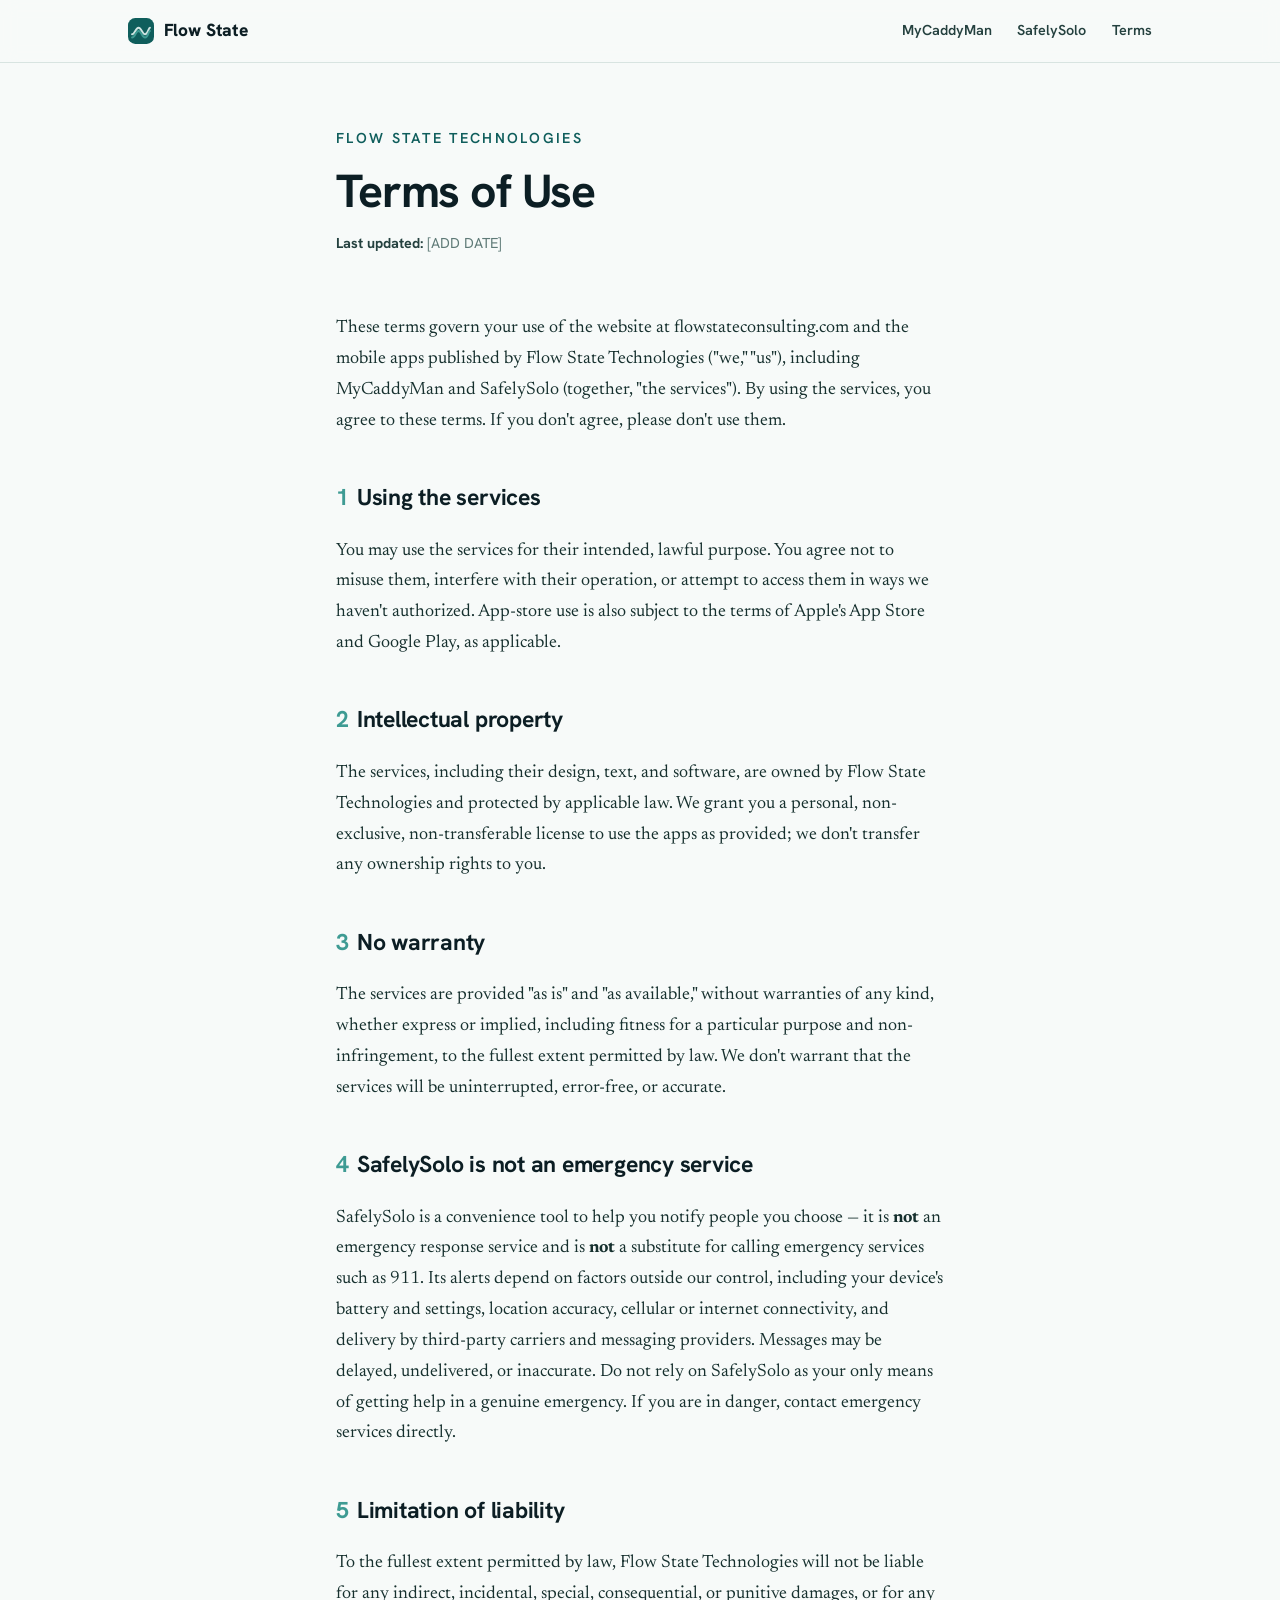
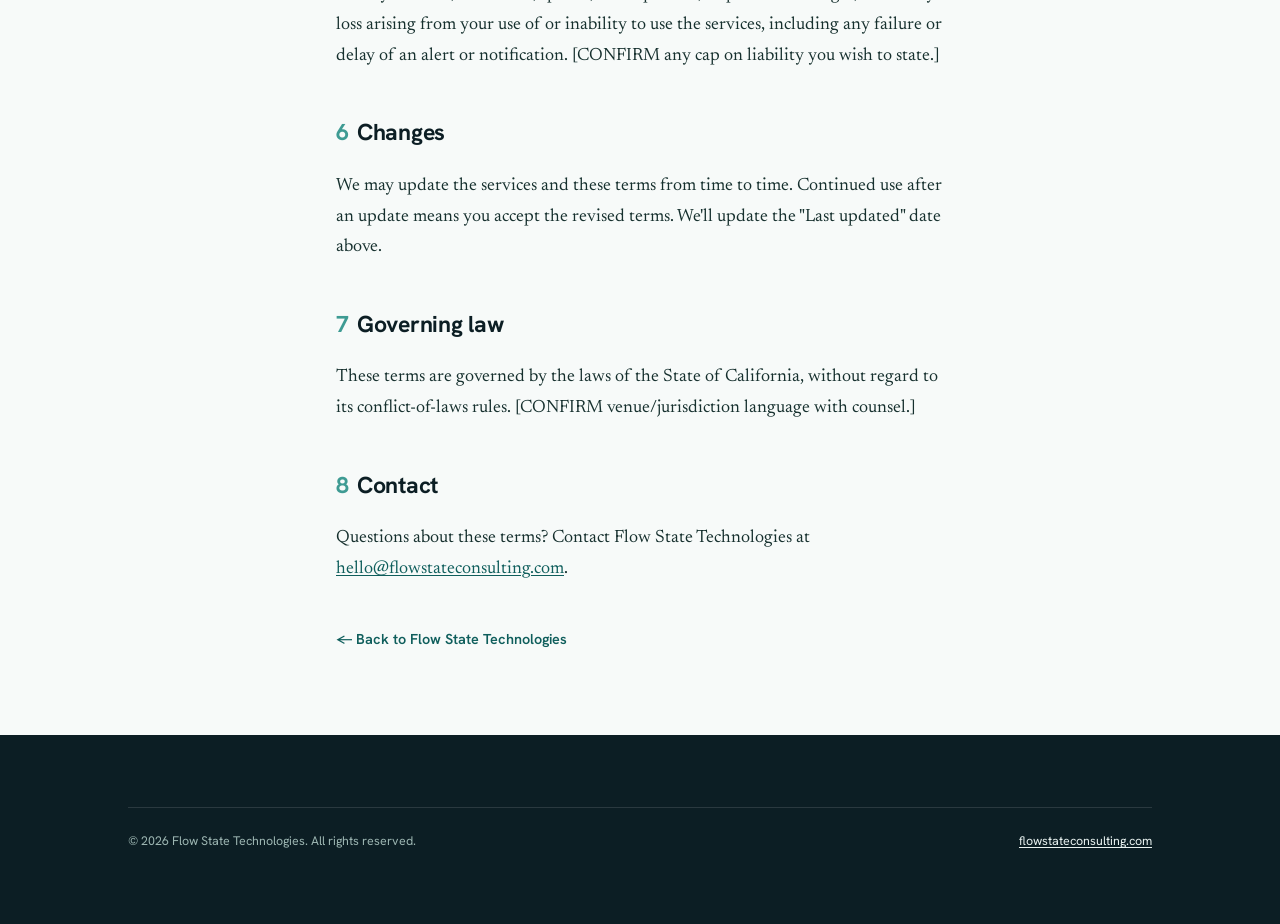
==== terms/index.html @ 7caab0fc "Initial commit" ====
<!DOCTYPE html>
<!--
  ============================================================================
  REVIEW BEFORE PUBLISHING. Starting draft, not legal advice.
  • Fill all [BRACKETED] items and confirm the governing-law / contact details.
  • The SafelySolo reliability disclaimer (section 4) is important for a safety
    app — keep language that makes clear it is NOT an emergency service and
    depends on device, network, and SMS delivery you don't control.
  • Have a lawyer review before relying on this, especially the liability terms.
  ============================================================================
-->
<html lang="en">
<head>
<meta charset="utf-8">
<meta name="viewport" content="width=device-width, initial-scale=1">
<title>Terms of Use — Flow State Technologies</title>
<meta name="description" content="Terms of use for flowstateconsulting.com and the apps by Flow State Technologies.">
<link rel="canonical" href="https://flowstateconsulting.com/terms/">
<link rel="preconnect" href="https://fonts.googleapis.com">
<link rel="preconnect" href="https://fonts.gstatic.com" crossorigin>
<link href="https://fonts.googleapis.com/css2?family=Hanken+Grotesk:wght@400;500;600;700;800&family=Newsreader:ital,opsz,wght@0,6..72,400;0,6..72,500;1,6..72,400&display=swap" rel="stylesheet">
<link rel="stylesheet" href="../styles.css">
</head>
<body>

<header class="masthead">
  <div class="wrap">
    <a class="brand" href="../">
      <svg class="mark" viewBox="0 0 32 32" aria-hidden="true">
        <rect width="32" height="32" rx="9" fill="#0F5E5C"/>
        <path d="M5 20c4 0 4-8 8-8s4 8 8 8 4-8 6-8" fill="none" stroke="#CFE4E1" stroke-width="2.4" stroke-linecap="round"/>
        <path d="M5 24c4 0 4-8 8-8s4 8 8 8 4-8 6-8" fill="none" stroke="#3E9B93" stroke-width="2.4" stroke-linecap="round"/>
      </svg>
      Flow&nbsp;State
    </a>
    <nav class="navlinks" aria-label="Sections">
      <a href="../#mycaddyman">MyCaddyMan</a>
      <a href="../#safelysolo">SafelySolo</a>
      <a href="../terms/">Terms</a>
    </nav>
  </div>
</header>

<main class="doc">
  <div class="doc-head">
    <p class="eyebrow">Flow State Technologies</p>
    <h1>Terms of Use</h1>
    <div class="doc-meta">
      <span><b>Last updated:</b> [ADD DATE]</span>
    </div>
  </div>

  <div class="doc-body">
    <p>These terms govern your use of the website at flowstateconsulting.com and the mobile apps published by Flow State Technologies ("we," "us"), including MyCaddyMan and SafelySolo (together, "the services"). By using the services, you agree to these terms. If you don't agree, please don't use them.</p>

    <h2 id="use"><span class="n">1</span>Using the services</h2>
    <p>You may use the services for their intended, lawful purpose. You agree not to misuse them, interfere with their operation, or attempt to access them in ways we haven't authorized. App-store use is also subject to the terms of Apple's App Store and Google Play, as applicable.</p>

    <h2 id="ip"><span class="n">2</span>Intellectual property</h2>
    <p>The services, including their design, text, and software, are owned by Flow State Technologies and protected by applicable law. We grant you a personal, non-exclusive, non-transferable license to use the apps as provided; we don't transfer any ownership rights to you.</p>

    <h2 id="warranty"><span class="n">3</span>No warranty</h2>
    <p>The services are provided "as is" and "as available," without warranties of any kind, whether express or implied, including fitness for a particular purpose and non-infringement, to the fullest extent permitted by law. We don't warrant that the services will be uninterrupted, error-free, or accurate.</p>

    <h2 id="safety"><span class="n">4</span>SafelySolo is not an emergency service</h2>
    <p>SafelySolo is a convenience tool to help you notify people you choose — it is <strong>not</strong> an emergency response service and is <strong>not</strong> a substitute for calling emergency services such as 911. Its alerts depend on factors outside our control, including your device's battery and settings, location accuracy, cellular or internet connectivity, and delivery by third-party carriers and messaging providers. Messages may be delayed, undelivered, or inaccurate. Do not rely on SafelySolo as your only means of getting help in a genuine emergency. If you are in danger, contact emergency services directly.</p>

    <h2 id="liability"><span class="n">5</span>Limitation of liability</h2>
    <p>To the fullest extent permitted by law, Flow State Technologies will not be liable for any indirect, incidental, special, consequential, or punitive damages, or for any loss arising from your use of or inability to use the services, including any failure or delay of an alert or notification. [CONFIRM any cap on liability you wish to state.]</p>

    <h2 id="changes"><span class="n">6</span>Changes</h2>
    <p>We may update the services and these terms from time to time. Continued use after an update means you accept the revised terms. We'll update the "Last updated" date above.</p>

    <h2 id="law"><span class="n">7</span>Governing law</h2>
    <p>These terms are governed by the laws of the State of California, without regard to its conflict-of-laws rules. [CONFIRM venue/jurisdiction language with counsel.]</p>

    <h2 id="contact"><span class="n">8</span>Contact</h2>
    <p>Questions about these terms? Contact Flow State Technologies at
      <!-- EDIT: set your real contact address -->
      <a href="mailto:hello@flowstateconsulting.com">hello@flowstateconsulting.com</a>.</p>

    <a class="backlink" href="../">← Back to Flow State Technologies</a>
  </div>
</main>

<footer class="foot">
  <div class="wrap">
    <div class="fine">
      <span>© <span id="yr">2026</span> Flow State Technologies. All rights reserved.</span>
      <span><a href="../">flowstateconsulting.com</a></span>
    </div>
  </div>
</footer>
<script>document.getElementById('yr').textContent = new Date().getFullYear();</script>
</body>
</html>
---- styles.css ----
/* ==========================================================================
   Flow State Technologies — shared styles
   Palette: Santa Cruz Pacific. Type: Hanken Grotesk (interface) + Newsreader
   (reading). Signature: a thin "current" line that threads the page together.
   One stylesheet drives the landing page and all legal/policy pages.
   ========================================================================== */

:root {
  /* Color */
  --ink:        #0C1E24;   /* deep pine-teal, near-black — primary text */
  --ink-2:      #24413F;   /* softer heading ink */
  --paper:      #F7FAF9;   /* cool mist — page background */
  --paper-2:    #EDF3F1;   /* raised surface */
  --tide:       #0F5E5C;   /* Pacific teal — brand / primary */
  --tide-deep:  #0A4442;
  --surf:       #3E9B93;   /* lighter teal — accents on dark, links hover */
  --surf-soft:  #CFE4E1;   /* faint water */
  --sand:       #C88418;   /* warm gold — used sparingly, the one warm note */
  --fog:        #5F7A77;   /* muted gray-green — secondary text, captions */
  --line:       #D8E4E1;   /* hairlines */

  /* Type */
  --display: "Hanken Grotesk", ui-sans-serif, system-ui, -apple-system, "Segoe UI", sans-serif;
  --read:    "Newsreader", ui-serif, Georgia, "Times New Roman", serif;

  /* Scale */
  --step--1: clamp(0.83rem, 0.8rem + 0.15vw, 0.9rem);
  --step-0:  clamp(1rem, 0.96rem + 0.2vw, 1.09rem);
  --step-1:  clamp(1.2rem, 1.12rem + 0.4vw, 1.45rem);
  --step-2:  clamp(1.5rem, 1.35rem + 0.75vw, 2rem);
  --step-3:  clamp(2rem, 1.7rem + 1.5vw, 3rem);
  --step-4:  clamp(2.6rem, 2rem + 3vw, 4.6rem);

  /* Space */
  --gutter: clamp(1.25rem, 5vw, 4rem);
  --measure: 46rem;
  --radius: 14px;
  --radius-sm: 9px;
}

/* Reset ------------------------------------------------------------------ */
*, *::before, *::after { box-sizing: border-box; }
html { -webkit-text-size-adjust: 100%; scroll-behavior: smooth; }
body {
  margin: 0;
  background: var(--paper);
  color: var(--ink);
  font-family: var(--display);
  font-size: var(--step-0);
  line-height: 1.6;
  -webkit-font-smoothing: antialiased;
  text-rendering: optimizeLegibility;
}
img { max-width: 100%; display: block; }
a { color: var(--tide); text-decoration-thickness: 1px; text-underline-offset: 2px; }
a:hover { color: var(--tide-deep); }
:focus-visible { outline: 2.5px solid var(--sand); outline-offset: 3px; border-radius: 3px; }

/* Layout helpers --------------------------------------------------------- */
.wrap { width: min(72rem, 100%); margin-inline: auto; padding-inline: var(--gutter); }
.section { padding-block: clamp(3.5rem, 8vw, 6.5rem); }
.eyebrow {
  font-size: var(--step--1);
  font-weight: 600;
  letter-spacing: 0.16em;
  text-transform: uppercase;
  color: var(--tide);
  margin: 0 0 1rem;
}
.eyebrow .dot { color: var(--sand); }

/* The signature "current" — a flowing line used as a section divider ------ */
.current { display: block; width: 100%; height: 26px; color: var(--surf); }
.current path { fill: none; stroke: currentColor; stroke-width: 2; stroke-linecap: round; opacity: 0.5; }
.current .lead { stroke: var(--tide); stroke-dasharray: 10 14; animation: drift 3.2s linear infinite; }
@keyframes drift { to { stroke-dashoffset: -48; } }

/* Header ----------------------------------------------------------------- */
.masthead {
  position: sticky; top: 0; z-index: 20;
  background: color-mix(in srgb, var(--paper) 88%, transparent);
  backdrop-filter: blur(8px);
  border-bottom: 1px solid var(--line);
}
.masthead .wrap { display: flex; align-items: center; justify-content: space-between; min-height: 62px; gap: 1rem; }
.brand { display: inline-flex; align-items: center; gap: 0.6rem; font-weight: 800; letter-spacing: -0.01em; color: var(--ink); text-decoration: none; }
.brand:hover { color: var(--ink); }
.mark { width: 26px; height: 26px; flex: none; }
.navlinks { display: flex; gap: clamp(0.9rem, 2vw, 1.6rem); font-size: var(--step--1); font-weight: 600; }
.navlinks a { color: var(--ink-2); text-decoration: none; }
.navlinks a:hover { color: var(--tide); }
@media (max-width: 34rem) { .navlinks { display: none; } }

/* Hero ------------------------------------------------------------------- */
.hero { position: relative; overflow: clip; }
.hero::before {
  content: ""; position: absolute; inset: 0; z-index: 0; pointer-events: none;
  background:
    radial-gradient(60% 55% at 82% 8%, color-mix(in srgb, var(--surf-soft) 70%, transparent), transparent 70%),
    radial-gradient(70% 60% at 8% 100%, color-mix(in srgb, var(--surf-soft) 55%, transparent), transparent 65%);
}
.hero .wrap { position: relative; z-index: 1; padding-block: clamp(4rem, 11vw, 8rem) clamp(2.5rem, 6vw, 4rem); }
.hero h1 {
  font-size: var(--step-4);
  line-height: 1.02;
  letter-spacing: -0.03em;
  font-weight: 800;
  max-width: 15ch;
  margin: 0.4rem 0 0;
  color: var(--ink);
}
.hero h1 .flow {
  position: relative; white-space: nowrap;
  background: linear-gradient(100deg, var(--tide), var(--surf));
  -webkit-background-clip: text; background-clip: text; color: transparent;
}
.hero .lede {
  font-family: var(--read);
  font-size: var(--step-1);
  line-height: 1.55;
  color: var(--ink-2);
  max-width: 42ch;
  margin: 1.6rem 0 0;
}
.hero-actions { display: flex; flex-wrap: wrap; gap: 0.8rem; margin-top: 2.2rem; }

/* Buttons ---------------------------------------------------------------- */
.btn {
  display: inline-flex; align-items: center; gap: 0.5rem;
  font: inherit; font-weight: 700; font-size: var(--step--1);
  padding: 0.7rem 1.15rem; border-radius: 999px;
  text-decoration: none; cursor: pointer; border: 1.5px solid transparent;
  transition: transform 0.12s ease, background 0.15s ease, border-color 0.15s ease;
}
.btn:active { transform: translateY(1px); }
.btn-primary { background: var(--tide); color: #fff; }
.btn-primary:hover { background: var(--tide-deep); color: #fff; }
.btn-ghost { background: transparent; color: var(--ink); border-color: var(--line); }
.btn-ghost:hover { border-color: var(--tide); color: var(--tide); }

/* App cards -------------------------------------------------------------- */
.apps { display: grid; gap: clamp(1.5rem, 4vw, 2.5rem); }
.appcard {
  display: grid; gap: clamp(1.5rem, 4vw, 2.8rem); align-items: center;
  grid-template-columns: 1fr;
  background: var(--paper-2);
  border: 1px solid var(--line);
  border-radius: var(--radius);
  padding: clamp(1.5rem, 4vw, 2.75rem);
}
@media (min-width: 52rem) {
  .appcard { grid-template-columns: 1.1fr 0.9fr; }
  .appcard.flip .shots { order: -1; }
}
.appcard h3 { font-size: var(--step-2); letter-spacing: -0.02em; margin: 0.2rem 0 0; color: var(--ink); }
.appcard .platform { font-size: var(--step--1); font-weight: 600; color: var(--fog); letter-spacing: 0.02em; }
.appcard .tagline { font-family: var(--read); font-size: var(--step-1); color: var(--tide-deep); margin: 0.6rem 0 0; font-style: italic; }
.appcard p.body { color: var(--ink-2); margin: 1rem 0 0; }

.tips { margin: 1.4rem 0 0; padding: 0; list-style: none; display: grid; gap: 0.7rem; }
.tips li { position: relative; padding-left: 1.6rem; font-size: var(--step--1); color: var(--ink-2); }
.tips li::before {
  content: ""; position: absolute; left: 0; top: 0.55em;
  width: 8px; height: 8px; border-radius: 50%;
  background: var(--sand);
}
.tips-label { font-size: var(--step--1); font-weight: 700; letter-spacing: 0.08em; text-transform: uppercase; color: var(--tide); margin: 1.6rem 0 0; }

.store-row { display: flex; flex-wrap: wrap; gap: 0.7rem; margin-top: 1.6rem; }
.store {
  display: inline-flex; align-items: center; gap: 0.6rem;
  padding: 0.6rem 1rem; border-radius: 11px;
  background: var(--ink); color: #fff; text-decoration: none;
  font-size: 0.8rem; line-height: 1.1;
}
.store:hover { background: var(--tide-deep); color: #fff; }
.store svg { width: 22px; height: 22px; flex: none; }
.store b { display: block; font-size: 0.95rem; font-weight: 700; letter-spacing: -0.01em; }
.store span { display: block; font-size: 0.66rem; opacity: 0.82; text-transform: uppercase; letter-spacing: 0.06em; }
.card-links { margin-top: 1.3rem; font-size: var(--step--1); }
.card-links a { font-weight: 600; }

/* Phone / screenshot placeholders ---------------------------------------- */
.shots { display: flex; gap: 1rem; justify-content: center; }
.phone {
  width: min(200px, 44vw); aspect-ratio: 9 / 19.5; flex: none;
  border-radius: 26px; padding: 8px;
  background: linear-gradient(160deg, var(--tide-deep), var(--ink));
  box-shadow: 0 18px 40px -22px rgba(12,30,36,0.55);
}
.phone .screen {
  height: 100%; border-radius: 20px; overflow: hidden;
  background: linear-gradient(170deg, var(--surf-soft), var(--paper));
  display: grid; place-content: center; text-align: center; padding: 1rem;
}
.phone .screen img { height: 100%; width: 100%; object-fit: cover; border-radius: inherit; }
.phone .ph-note { font-size: 0.72rem; color: var(--fog); font-weight: 600; line-height: 1.4; }
.phone .ph-note code { display: block; margin-top: 0.5rem; font-size: 0.66rem; color: var(--tide-deep); word-break: break-all; }
.phone.tilt { transform: rotate(-4deg); }
.phone.tilt.two { transform: rotate(3deg) translateY(10px); margin-left: -34px; }
@media (max-width: 32rem) { .phone.tilt, .phone.tilt.two { transform: none; margin-left: 0; } .shots { flex-direction: column; align-items: center; } }

/* Footer ----------------------------------------------------------------- */
.foot { background: var(--ink); color: #cfdedb; }
.foot .wrap { padding-block: clamp(3rem, 7vw, 4.5rem); display: grid; gap: 2rem; }
.foot a { color: #eaf3f1; }
.foot a:hover { color: #fff; }
.foot-top { display: flex; flex-wrap: wrap; justify-content: space-between; gap: 2rem; }
.foot .brand { color: #fff; }
.foot .sitemap { display: flex; flex-wrap: wrap; gap: 2.5rem; font-size: var(--step--1); }
.foot .sitemap h4 { font-size: 0.72rem; text-transform: uppercase; letter-spacing: 0.12em; color: var(--surf); margin: 0 0 0.7rem; }
.foot .sitemap ul { list-style: none; margin: 0; padding: 0; display: grid; gap: 0.45rem; }
.foot .fine { border-top: 1px solid rgba(255,255,255,0.12); padding-top: 1.5rem; font-size: 0.78rem; color: #9db6b2; display: flex; flex-wrap: wrap; justify-content: space-between; gap: 0.75rem; }

/* ==========================================================================
   Legal / policy document pages
   ========================================================================== */
.doc { width: min(var(--measure), 100%); margin-inline: auto; padding-inline: var(--gutter); }
.doc-head { padding-block: clamp(2.5rem, 6vw, 4rem) 1.5rem; }
.doc-head h1 { font-size: var(--step-3); letter-spacing: -0.025em; line-height: 1.08; margin: 0.6rem 0 0; color: var(--ink); }
.doc-meta { font-size: var(--step--1); color: var(--fog); margin-top: 1rem; display: flex; flex-wrap: wrap; gap: 0.4rem 1.2rem; }
.doc-meta b { color: var(--ink-2); font-weight: 700; }

.toc { background: var(--paper-2); border: 1px solid var(--line); border-radius: var(--radius-sm); padding: 1.1rem 1.3rem; margin: 1.5rem 0 0; }
.toc p { margin: 0 0 0.6rem; font-size: 0.72rem; text-transform: uppercase; letter-spacing: 0.12em; font-weight: 700; color: var(--tide); }
.toc ol { margin: 0; padding-left: 1.2rem; columns: 2; column-gap: 2rem; font-size: var(--step--1); }
@media (max-width: 34rem) { .toc ol { columns: 1; } }
.toc a { text-decoration: none; }
.toc a:hover { text-decoration: underline; }

.doc-body { font-family: var(--read); font-size: 1.12rem; line-height: 1.72; color: #16302e; padding-block: 1rem clamp(3rem, 7vw, 5rem); }
.doc-body h2 { font-family: var(--display); font-size: var(--step-1); letter-spacing: -0.01em; color: var(--ink); margin: 2.6rem 0 0.6rem; scroll-margin-top: 80px; }
.doc-body h2 .n { color: var(--surf); font-weight: 700; margin-right: 0.5rem; }
.doc-body h3 { font-family: var(--display); font-size: var(--step-0); font-weight: 700; color: var(--ink-2); margin: 1.6rem 0 0.3rem; }
.doc-body p, .doc-body li { max-width: 68ch; }
.doc-body ul { padding-left: 1.2rem; }
.doc-body li { margin: 0.35rem 0; }
.doc-body a { color: var(--tide); }
.callout {
  font-family: var(--display); font-size: var(--step--1); line-height: 1.6;
  background: color-mix(in srgb, var(--surf-soft) 45%, var(--paper));
  border-left: 3px solid var(--tide);
  border-radius: 0 var(--radius-sm) var(--radius-sm) 0;
  padding: 1rem 1.2rem; margin: 1.6rem 0; color: var(--ink-2);
}
.stamp { font-family: var(--display); font-size: 0.8rem; color: var(--fog); }

.backlink { display: inline-flex; align-items: center; gap: 0.4rem; font-family: var(--display); font-size: var(--step--1); font-weight: 600; text-decoration: none; color: var(--tide); padding-top: 1.5rem; }
.backlink:hover { gap: 0.6rem; }

/* Reduced motion --------------------------------------------------------- */
@media (prefers-reduced-motion: reduce) {
  html { scroll-behavior: auto; }
  .current .lead { animation: none; }
  .btn, .backlink { transition: none; }
}
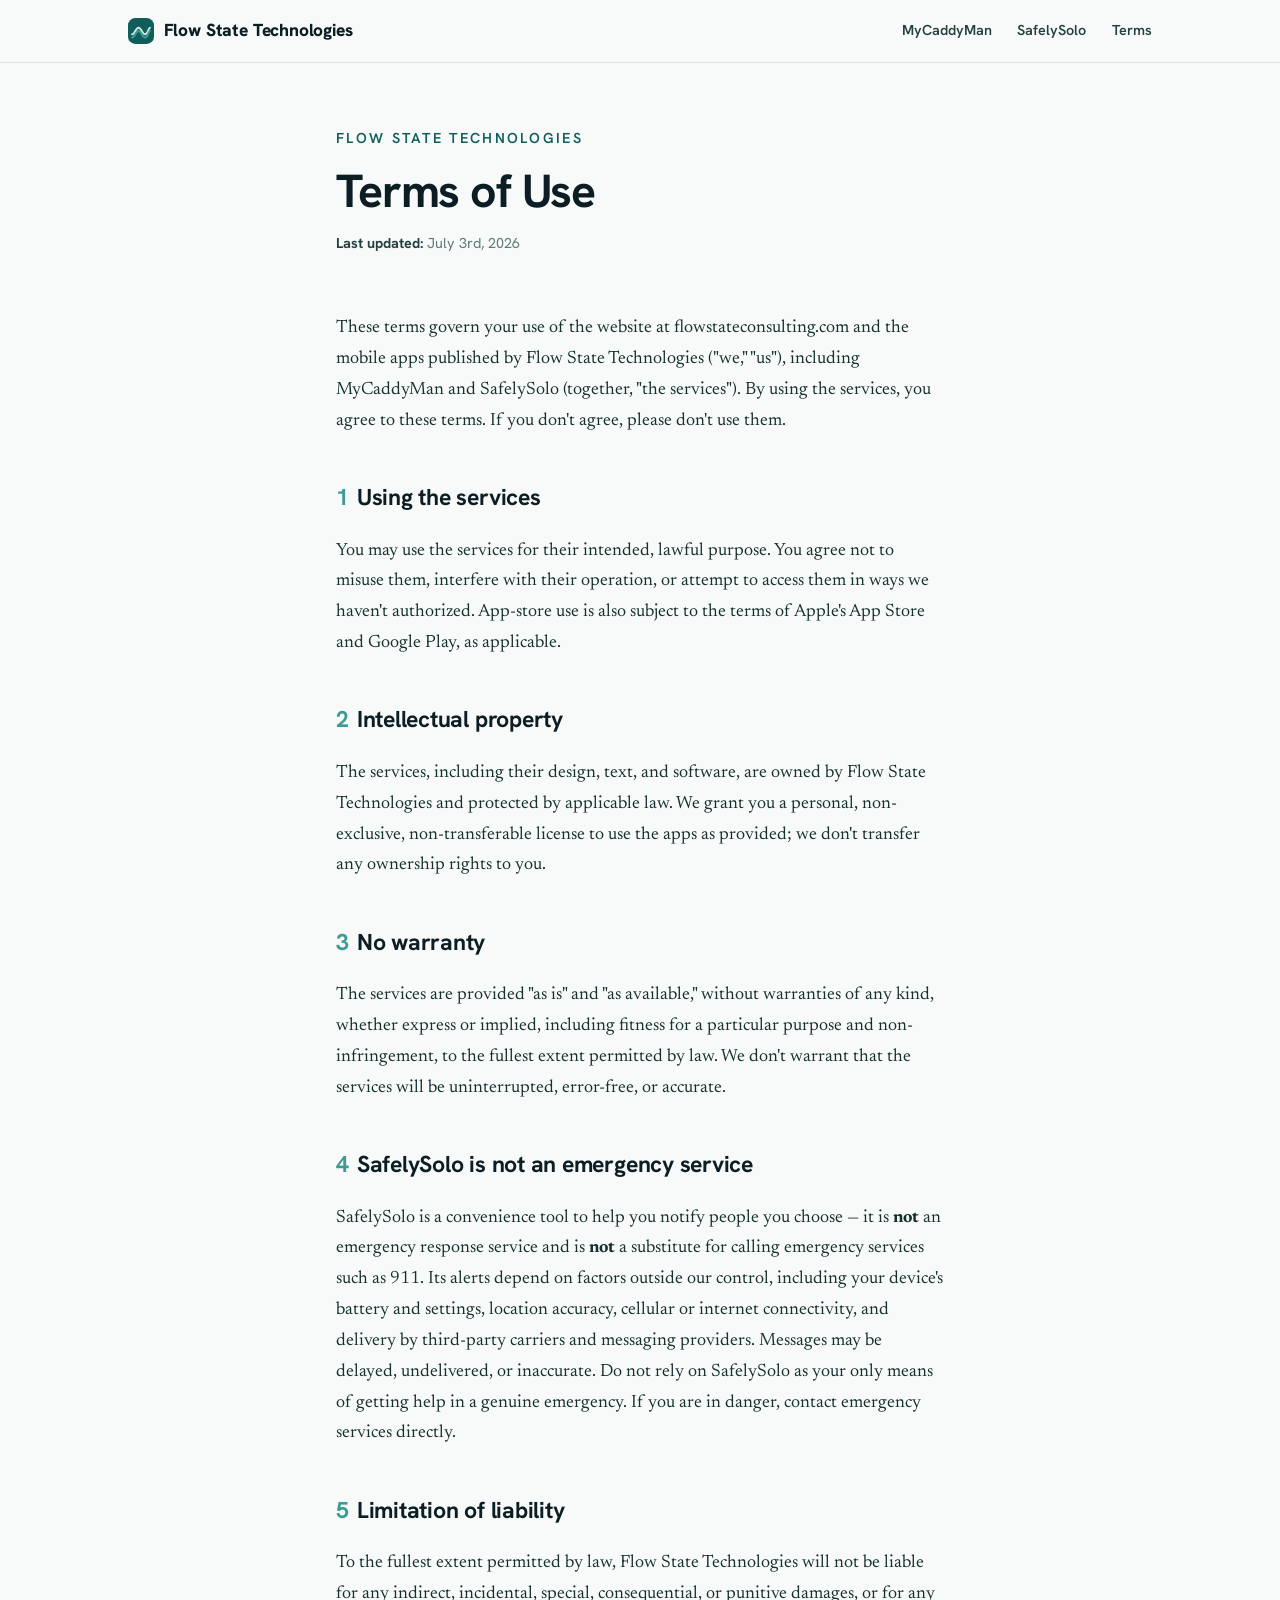
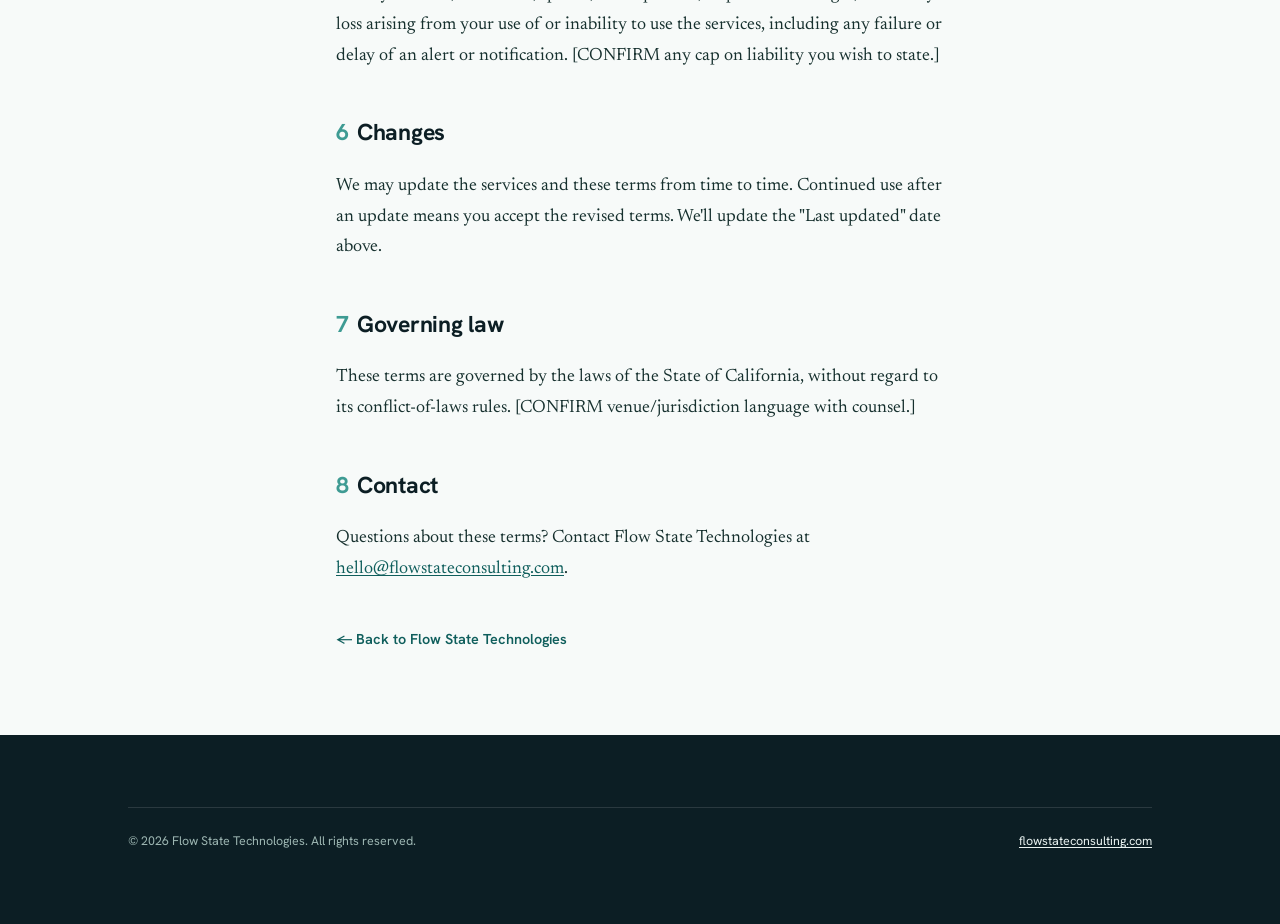
==== commit da2e44ff: "Rename header brand to 'Flow State Technologies' across all pages Update the masthead wordmark on th" ====
--- a/terms/index.html
+++ b/terms/index.html
@@ -31,7 +31,7 @@
         <path d="M5 20c4 0 4-8 8-8s4 8 8 8 4-8 6-8" fill="none" stroke="#CFE4E1" stroke-width="2.4" stroke-linecap="round"/>
         <path d="M5 24c4 0 4-8 8-8s4 8 8 8 4-8 6-8" fill="none" stroke="#3E9B93" stroke-width="2.4" stroke-linecap="round"/>
       </svg>
-      Flow&nbsp;State
+      Flow&nbsp;State&nbsp;Technologies
     </a>
     <nav class="navlinks" aria-label="Sections">
       <a href="../#mycaddyman">MyCaddyMan</a>
@@ -46,7 +46,7 @@
     <p class="eyebrow">Flow State Technologies</p>
     <h1>Terms of Use</h1>
     <div class="doc-meta">
-      <span><b>Last updated:</b> [ADD DATE]</span>
+      <span><b>Last updated:</b> July 3rd, 2026</span>
     </div>
   </div>
 
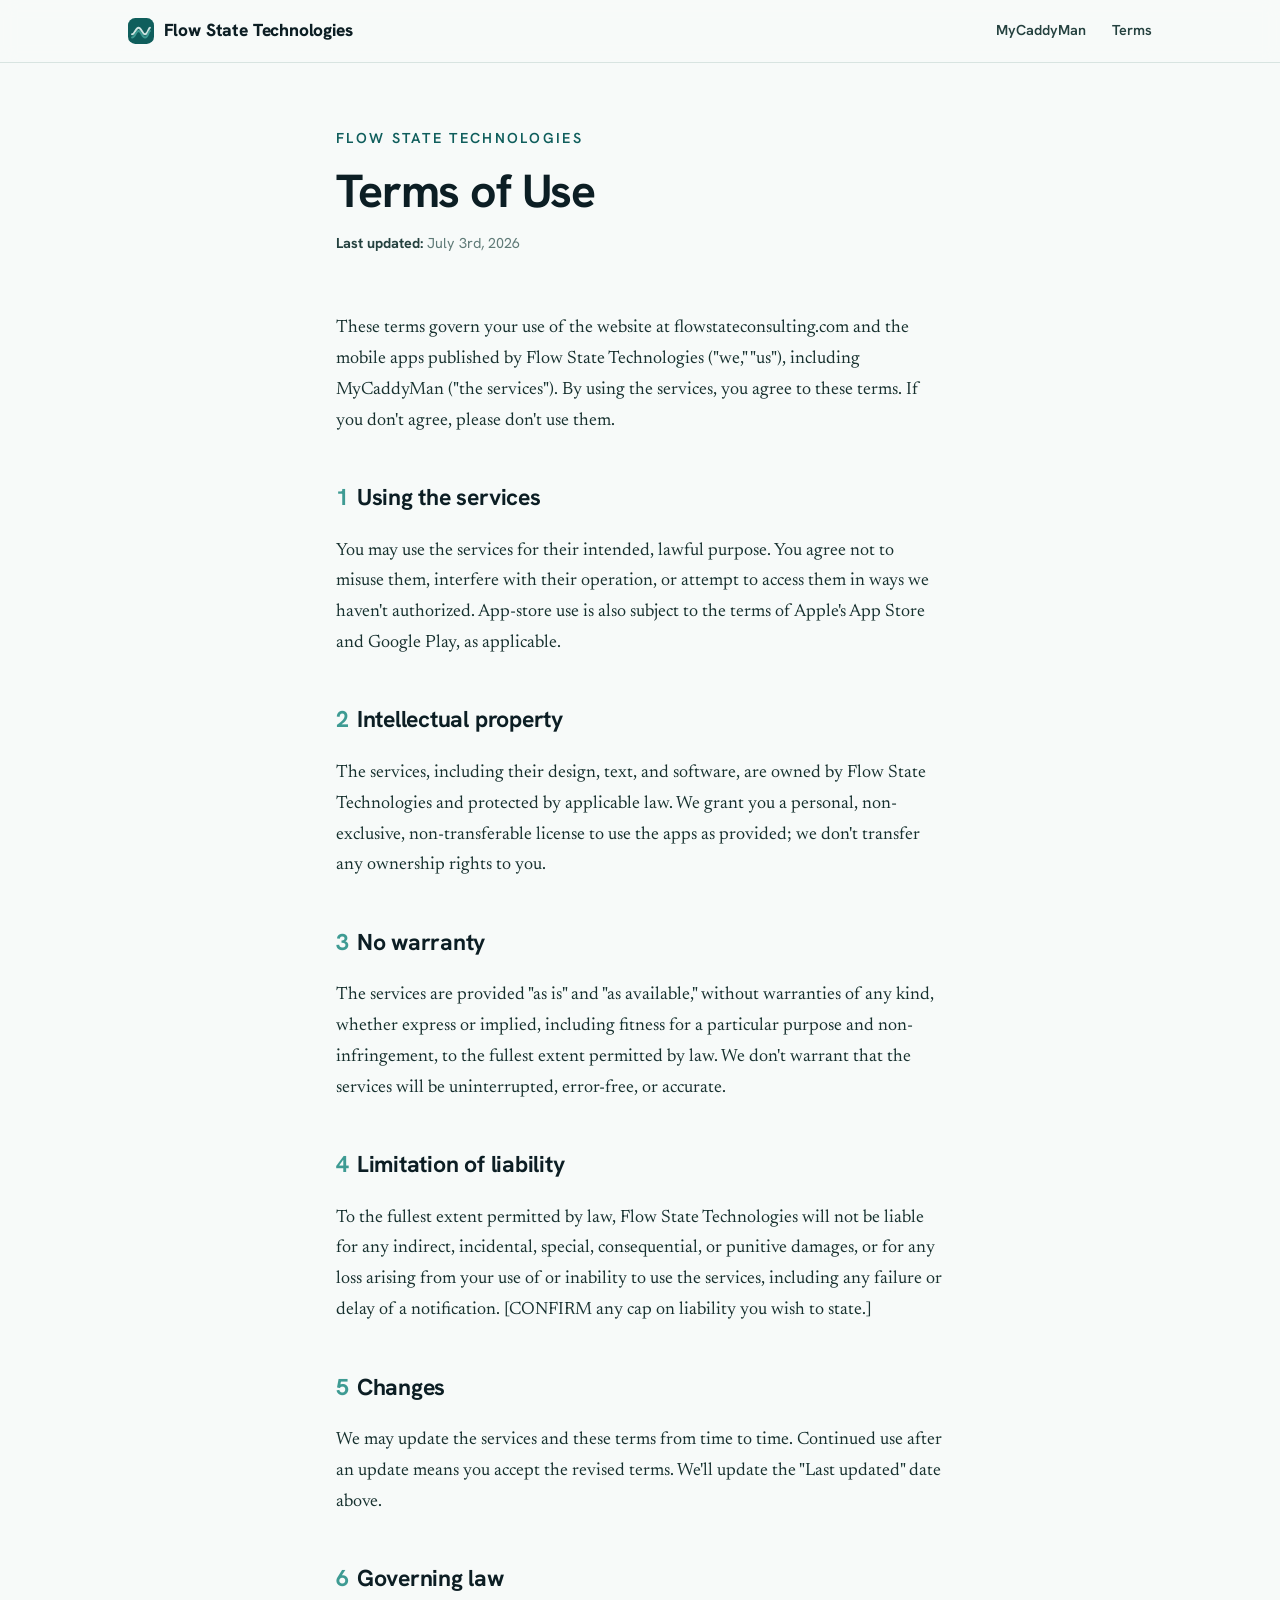
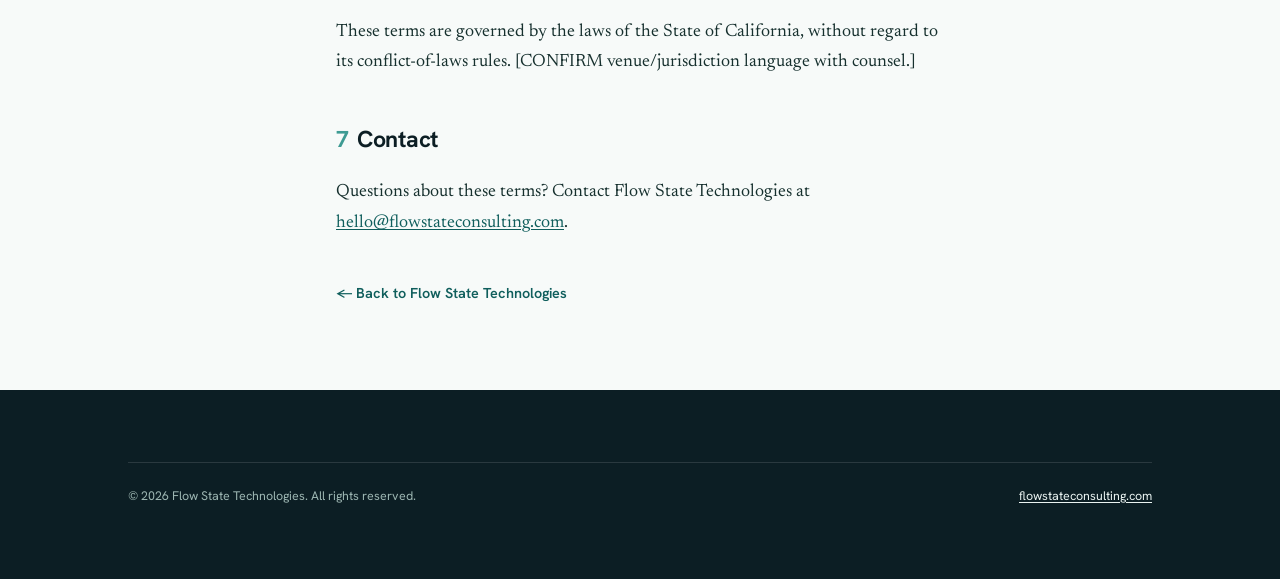
==== commit c6ba690d: "Remove SafelySolo references from terms, landing meta, privacy, and docs Co-authored-by: Junie <juni" ====
--- a/terms/index.html
+++ b/terms/index.html
@@ -3,9 +3,6 @@
   ============================================================================
   REVIEW BEFORE PUBLISHING. Starting draft, not legal advice.
   • Fill all [BRACKETED] items and confirm the governing-law / contact details.
-  • The SafelySolo reliability disclaimer (section 4) is important for a safety
-    app — keep language that makes clear it is NOT an emergency service and
-    depends on device, network, and SMS delivery you don't control.
   • Have a lawyer review before relying on this, especially the liability terms.
   ============================================================================
 -->
@@ -35,7 +32,6 @@
     </a>
     <nav class="navlinks" aria-label="Sections">
       <a href="../#mycaddyman">MyCaddyMan</a>
-      <a href="../#safelysolo">SafelySolo</a>
       <a href="../terms/">Terms</a>
     </nav>
   </div>
@@ -51,7 +47,7 @@
   </div>
 
   <div class="doc-body">
-    <p>These terms govern your use of the website at flowstateconsulting.com and the mobile apps published by Flow State Technologies ("we," "us"), including MyCaddyMan and SafelySolo (together, "the services"). By using the services, you agree to these terms. If you don't agree, please don't use them.</p>
+    <p>These terms govern your use of the website at flowstateconsulting.com and the mobile apps published by Flow State Technologies ("we," "us"), including MyCaddyMan ("the services"). By using the services, you agree to these terms. If you don't agree, please don't use them.</p>
 
     <h2 id="use"><span class="n">1</span>Using the services</h2>
     <p>You may use the services for their intended, lawful purpose. You agree not to misuse them, interfere with their operation, or attempt to access them in ways we haven't authorized. App-store use is also subject to the terms of Apple's App Store and Google Play, as applicable.</p>
@@ -62,19 +58,16 @@
     <h2 id="warranty"><span class="n">3</span>No warranty</h2>
     <p>The services are provided "as is" and "as available," without warranties of any kind, whether express or implied, including fitness for a particular purpose and non-infringement, to the fullest extent permitted by law. We don't warrant that the services will be uninterrupted, error-free, or accurate.</p>
 
-    <h2 id="safety"><span class="n">4</span>SafelySolo is not an emergency service</h2>
-    <p>SafelySolo is a convenience tool to help you notify people you choose — it is <strong>not</strong> an emergency response service and is <strong>not</strong> a substitute for calling emergency services such as 911. Its alerts depend on factors outside our control, including your device's battery and settings, location accuracy, cellular or internet connectivity, and delivery by third-party carriers and messaging providers. Messages may be delayed, undelivered, or inaccurate. Do not rely on SafelySolo as your only means of getting help in a genuine emergency. If you are in danger, contact emergency services directly.</p>
+    <h2 id="liability"><span class="n">4</span>Limitation of liability</h2>
+    <p>To the fullest extent permitted by law, Flow State Technologies will not be liable for any indirect, incidental, special, consequential, or punitive damages, or for any loss arising from your use of or inability to use the services, including any failure or delay of a notification. [CONFIRM any cap on liability you wish to state.]</p>
 
-    <h2 id="liability"><span class="n">5</span>Limitation of liability</h2>
-    <p>To the fullest extent permitted by law, Flow State Technologies will not be liable for any indirect, incidental, special, consequential, or punitive damages, or for any loss arising from your use of or inability to use the services, including any failure or delay of an alert or notification. [CONFIRM any cap on liability you wish to state.]</p>
-
-    <h2 id="changes"><span class="n">6</span>Changes</h2>
+    <h2 id="changes"><span class="n">5</span>Changes</h2>
     <p>We may update the services and these terms from time to time. Continued use after an update means you accept the revised terms. We'll update the "Last updated" date above.</p>
 
-    <h2 id="law"><span class="n">7</span>Governing law</h2>
+    <h2 id="law"><span class="n">6</span>Governing law</h2>
     <p>These terms are governed by the laws of the State of California, without regard to its conflict-of-laws rules. [CONFIRM venue/jurisdiction language with counsel.]</p>
 
-    <h2 id="contact"><span class="n">8</span>Contact</h2>
+    <h2 id="contact"><span class="n">7</span>Contact</h2>
     <p>Questions about these terms? Contact Flow State Technologies at
       <!-- EDIT: set your real contact address -->
       <a href="mailto:hello@flowstateconsulting.com">hello@flowstateconsulting.com</a>.</p>
--- a/styles.css
+++ b/styles.css
@@ -178,7 +178,62 @@
 .store b { display: block; font-size: 0.95rem; font-weight: 700; letter-spacing: -0.01em; }
 .store span { display: block; font-size: 0.66rem; opacity: 0.82; text-transform: uppercase; letter-spacing: 0.06em; }
 .card-links { margin-top: 1.3rem; font-size: var(--step--1); }
-.card-links a { font-weight: 600; }
+.card-links a { font-weight: 600; line-height: 1.5; }
+
+/* Beta promotion section -------------------------------------------------- */
+.section-beta {
+  background: var(--paper-2);
+  border-bottom: 1px solid var(--line);
+  padding-block: clamp(3rem, 6vw, 5rem);
+}
+.beta-promo {
+  max-width: var(--measure);
+}
+.beta-promo h2 {
+  font-size: var(--step-2);
+  color: var(--ink);
+  margin: 0.5rem 0 1rem;
+}
+.beta-promo p {
+  font-family: var(--read);
+  font-size: var(--step-1);
+  color: var(--ink-2);
+  margin-bottom: 1.5rem;
+}
+.beta-promo-actions {
+  display: flex;
+  flex-wrap: wrap;
+  gap: 1rem;
+}
+
+/* Beta gating and links -------------------------------------------------- */
+.beta-links {
+  margin-top: 2rem;
+  padding-top: 2rem;
+  border-top: 1px solid var(--line);
+  text-align: center;
+}
+.nda-gate p {
+  font-size: var(--step--1);
+  color: var(--ink-2);
+  margin-bottom: 1.2rem;
+}
+.beta-revealed {
+  display: grid;
+  gap: 1.2rem;
+  justify-items: center;
+}
+.beta-revealed a {
+  font-size: var(--step-1);
+  font-weight: 700;
+  text-decoration: none;
+  color: var(--tide);
+  transition: color 0.15s ease;
+}
+.beta-revealed a:hover {
+  color: var(--tide-deep);
+  text-decoration: underline;
+}
 
 /* Phone / screenshot placeholders ---------------------------------------- */
 .shots { display: flex; gap: 1rem; justify-content: center; }
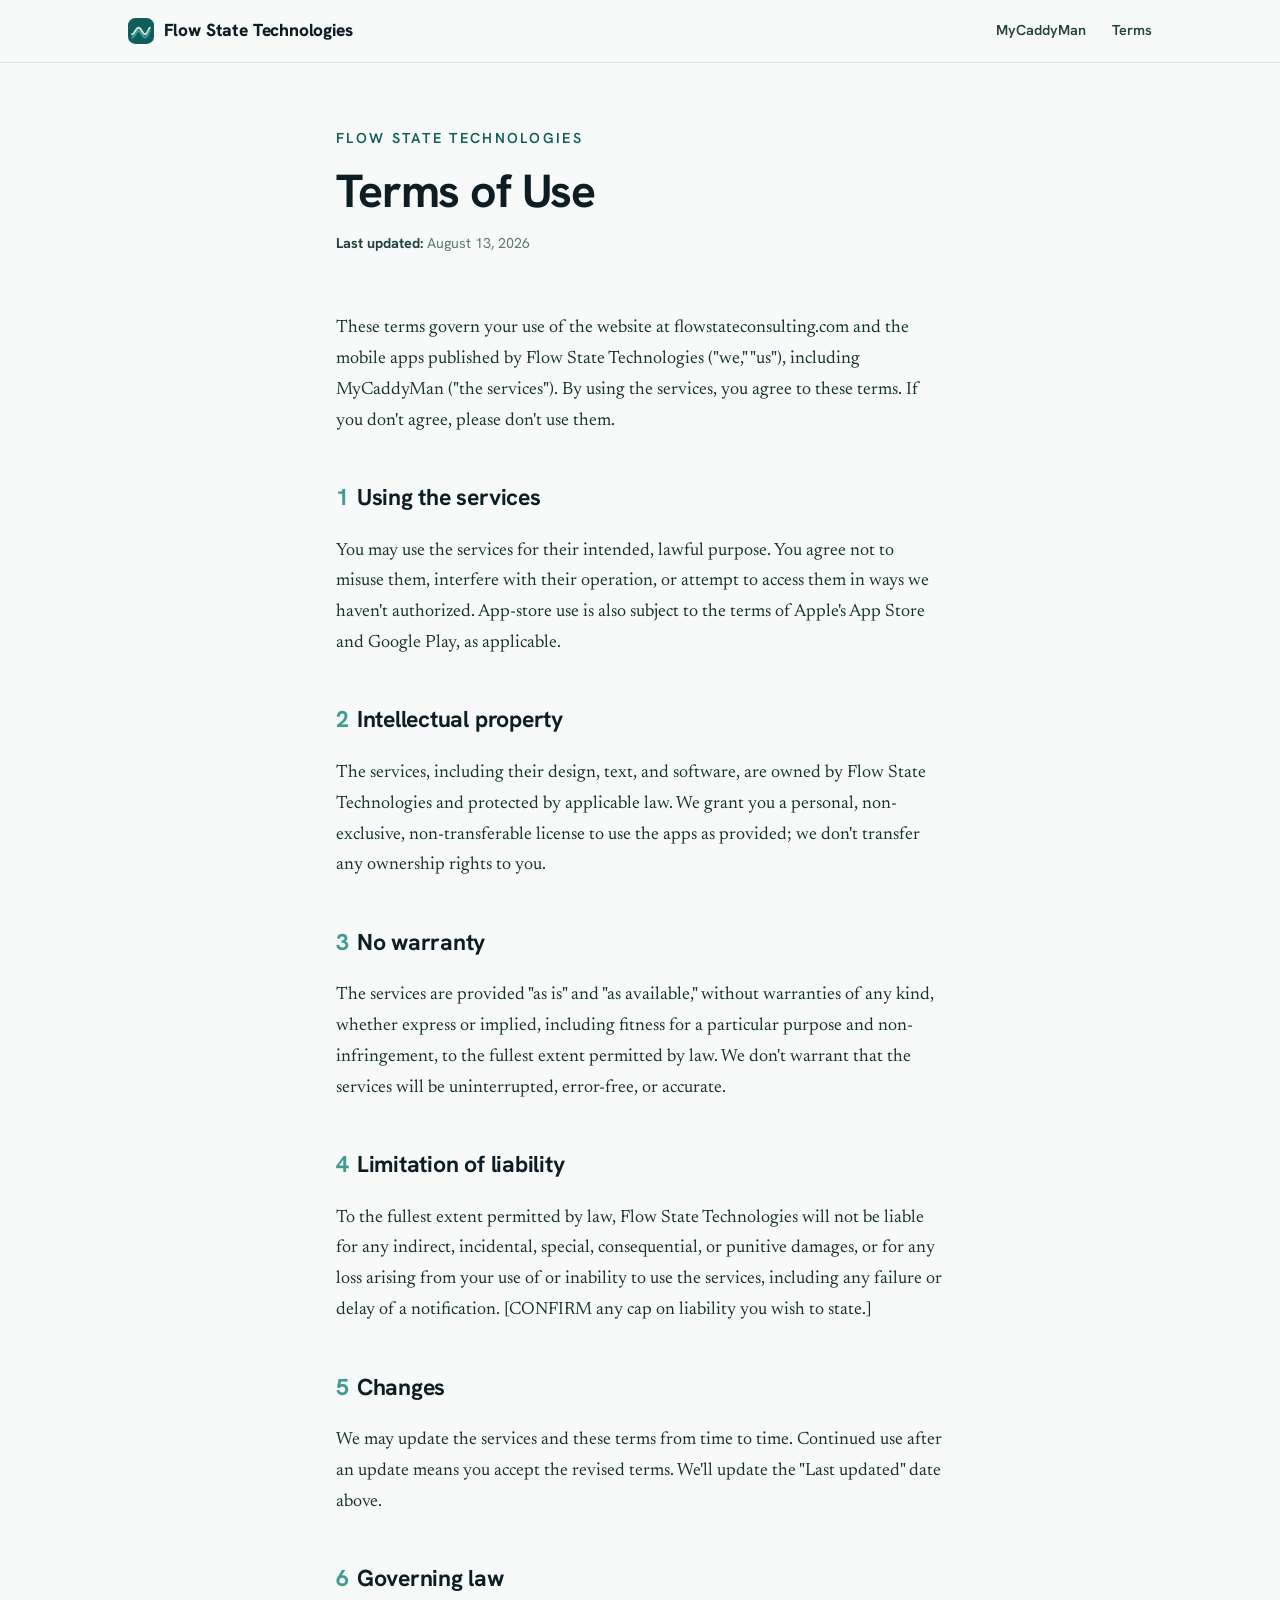
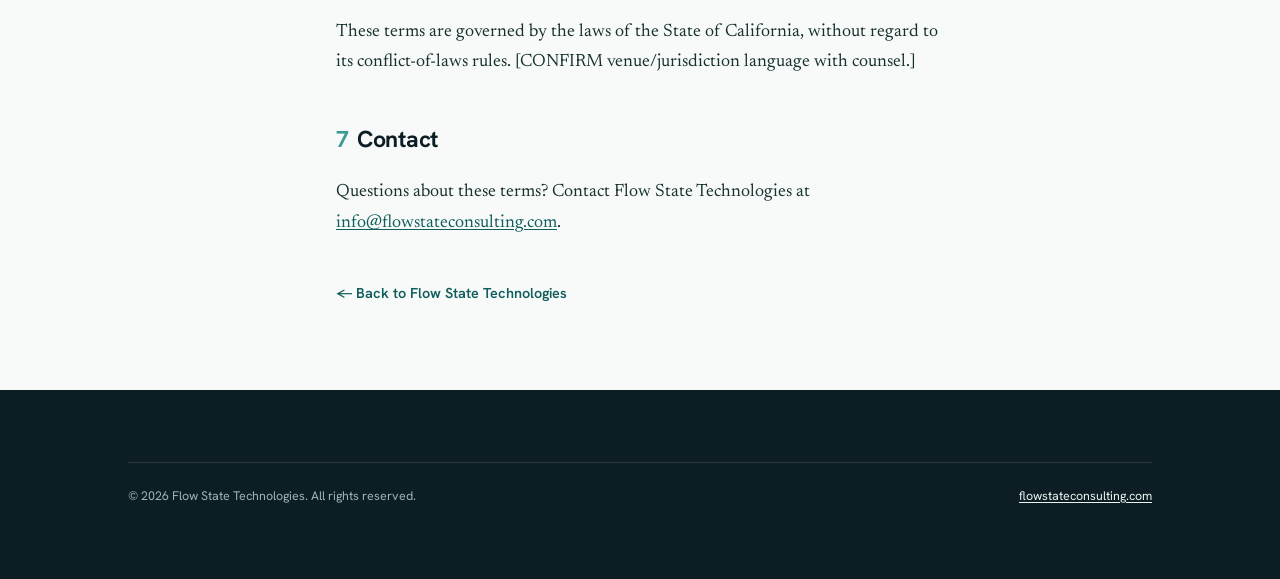
==== commit 0629b29d: "Update contact email, dates, and remove SafelySolo references Co-authored-by: Junie <junie@jetbrains" ====
--- a/terms/index.html
+++ b/terms/index.html
@@ -42,7 +42,7 @@
     <p class="eyebrow">Flow State Technologies</p>
     <h1>Terms of Use</h1>
     <div class="doc-meta">
-      <span><b>Last updated:</b> July 3rd, 2026</span>
+      <span><b>Last updated:</b> August 13, 2026</span>
     </div>
   </div>
 
@@ -70,7 +70,7 @@
     <h2 id="contact"><span class="n">7</span>Contact</h2>
     <p>Questions about these terms? Contact Flow State Technologies at
       <!-- EDIT: set your real contact address -->
-      <a href="mailto:hello@flowstateconsulting.com">hello@flowstateconsulting.com</a>.</p>
+      <a href="mailto:info@flowstateconsulting.com">info@flowstateconsulting.com</a>.</p>
 
     <a class="backlink" href="../">← Back to Flow State Technologies</a>
   </div>
